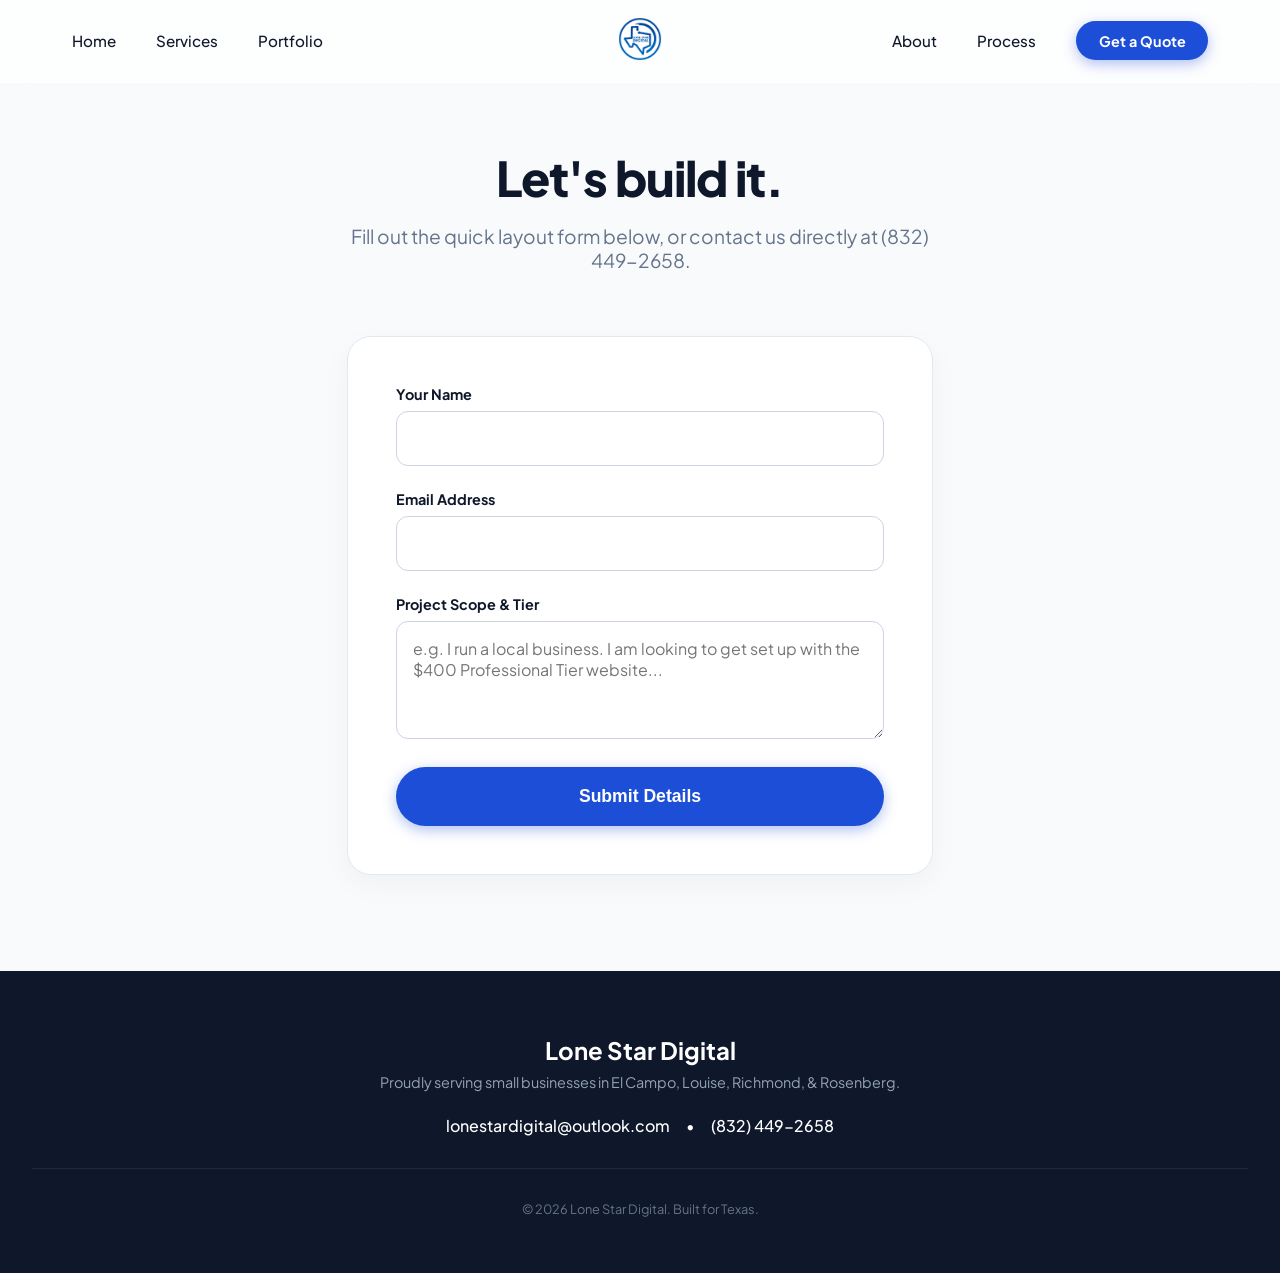
==== contact.html @ ccdcae34 "Add files via upload" ====
<!DOCTYPE html>
<html lang="en">
<head>
    <meta charset="UTF-8">
    <meta name="viewport" content="width=device-width, initial-scale=1.0">
    <title>Contact Us | Lone Star Digital</title>
    <link rel="preconnect" href="https://fonts.googleapis.com">
    <link rel="preconnect" href="https://fonts.gstatic.com" crossorigin>
    <link href="https://fonts.googleapis.com/css2?family=Plus+Jakarta+Sans:wght@400;500;700;800&display=swap" rel="stylesheet">
    <link rel="stylesheet" href="style.css">
</head>
<body>

    <header class="glass-nav">
        <nav class="nav-container">
            <div class="nav-wing left-wing">
                <a href="index.html" class="nav-link">Home</a>
                <a href="services.html" class="nav-link">Services</a>
                <a href="portfolio.html" class="nav-link">Portfolio</a>
            </div>
            <div class="logo-wrapper">
                <a href="index.html"><img src="lsd.png" alt="Logo" class="logo"></a>
            </div>
            <div class="nav-wing right-wing">
                <a href="about.html" class="nav-link">About</a>
                <a href="process.html" class="nav-link">Process</a>
                <a href="contact.html" class="nav-cta">Get a Quote</a>
            </div>
            <button class="mobile-toggle" id="menuBtn">☰</button>
        </nav>
        <div class="mobile-menu" id="mobileMenu">
            <a href="index.html">Home</a>
            <a href="services.html">Services</a>
            <a href="portfolio.html">Portfolio</a>
            <a href="about.html">About</a>
            <a href="process.html">Process</a>
            <a href="contact.html" class="mobile-cta">Get a Quote</a>
        </div>
    </header>

    <main>
        <div class="page-wrapper" style="max-width: 650px;">
            <h1 class="page-title">Let's build it.</h1>
            <p class="page-subtitle">Fill out the quick layout form below, or contact us directly at (832) 449-2658.</p>

            <form id="contactForm" style="background: white; padding: 3rem; border-radius: 24px; border: 1px solid #E2E8F0; box-shadow: 0 10px 30px rgba(0,0,0,0.04); display: flex; flex-direction: column; gap: 1.5rem;">
                <div>
                    <label style="display: block; font-weight: 700; font-size: 0.9rem; margin-bottom: 0.5rem;">Your Name</label>
                    <input type="text" id="name" required style="width: 100%; padding: 1rem; border-radius: 12px; border: 1px solid #CBD5E1; font-family: inherit; font-size: 1rem;">
                </div>
                <div>
                    <label style="display: block; font-weight: 700; font-size: 0.9rem; margin-bottom: 0.5rem;">Email Address</label>
                    <input type="email" id="email" required style="width: 100%; padding: 1rem; border-radius: 12px; border: 1px solid #CBD5E1; font-family: inherit; font-size: 1rem;">
                </div>
                <div>
                    <label style="display: block; font-weight: 700; font-size: 0.9rem; margin-bottom: 0.5rem;">Project Scope & Tier</label>
                    <textarea id="msg" rows="4" placeholder="e.g. I run a local business. I am looking to get set up with the $400 Professional Tier website..." required style="width: 100%; padding: 1rem; border-radius: 12px; border: 1px solid #CBD5E1; font-family: inherit; font-size: 1rem; resize: vertical;"></textarea>
                </div>
                <button type="submit" class="nav-cta" style="border: none; cursor: pointer; padding: 1.2rem; font-size: 1.1rem; width: 100%;">Submit Details</button>
            </form>
        </div>
    </main>

    <footer>
        <div class="footer-content">
            <h3>Lone Star Digital</h3>
            <p>Proudly serving small businesses in El Campo, Louise, Richmond, & Rosenberg.</p>
            <div class="footer-links">
                <a href="mailto:lonestardigital@outlook.com">lonestardigital@outlook.com</a>
                <span>•</span>
                <a href="tel:8324492658">(832) 449-2658</a>
            </div>
            <p class="copyright">© 2026 Lone Star Digital. Built for Texas.</p>
        </div>
    </footer>

    <script src="script.js"></script>
</body>
</html>
---- style.css ----
:root {
    --royal: #1D4ED8;
    --royal-glow: rgba(29, 78, 216, 0.35);
    --dark: #0F172A;
    --bg: #F8FAFC;
    --white: #FFFFFF;
}

/* Global Savvy Setup */
* { box-sizing: border-box; margin: 0; padding: 0; }
body {
    font-family: 'Plus Jakarta Sans', sans-serif;
    background-color: var(--bg);
    color: var(--dark);
    overflow-x: hidden;
}

/* Custom Highlight color when user drags mouse over text */
::selection { background: var(--royal); color: var(--white); }

/* The Page Glide (makes static pages feel like a modern web app) */
main { animation: pageGlide 0.4s cubic-bezier(0.16, 1, 0.3, 1) forwards; }
@keyframes pageGlide {
    0% { opacity: 0; transform: translateY(12px); }
    100% { opacity: 1; transform: translateY(0); }
}

/* ================= HEADER & NAV ================= */
.glass-nav {
    position: sticky; top: 0; z-index: 999;
    background: rgba(255, 255, 255, 0.75);
    backdrop-filter: blur(16px);
    -webkit-backdrop-filter: blur(16px);
    border-bottom: 1px solid rgba(255, 255, 255, 0.4);
}

.nav-container {
    max-width: 1200px; margin: 0 auto; padding: 0.8rem 2rem;
    display: flex; justify-content: space-between; align-items: center;
}

.nav-wing { display: flex; gap: 2.5rem; align-items: center; flex: 1; }
.right-wing { justify-content: flex-end; }
.logo-wrapper { flex: 0 0 auto; }

.logo { 
    height: 52px; width: auto; 
    transition: transform 0.4s cubic-bezier(0.34, 1.56, 0.64, 1); 
}
.logo:hover { transform: scale(1.12) rotate(-4deg); }

.nav-link {
    text-decoration: none; color: var(--dark); font-weight: 500; font-size: 0.95rem;
    position: relative; padding: 0.5rem 0;
}
.nav-link::after {
    content: ''; position: absolute; bottom: 0; left: 0; width: 0%; height: 2px;
    background: var(--royal); transition: width 0.3s ease;
}
.nav-link:hover::after { width: 100%; }

.nav-cta {
    background: var(--royal); color: var(--white); text-decoration: none;
    padding: 0.65rem 1.4rem; border-radius: 999px; font-weight: 700; font-size: 0.9rem;
    box-shadow: 0 4px 14px var(--royal-glow);
    transition: all 0.3s ease;
    text-align: center;
}
.nav-cta:hover { transform: translateY(-2px); box-shadow: 0 6px 20px rgba(29, 78, 216, 0.5); }

/* Mobile navigation hidden by default */
.mobile-toggle { display: none; background: none; border: none; font-size: 1.8rem; cursor: pointer;}
.mobile-menu { display: none; }

/* ================= REUSABLE STYLES ================= */
.page-wrapper { max-width: 1200px; margin: 4rem auto; padding: 0 2rem; }
.page-title { font-size: 3rem; font-weight: 800; text-align: center; margin-bottom: 1rem; letter-spacing: -1px; }
.page-subtitle { font-size: 1.2rem; color: #64748B; text-align: center; max-width: 600px; margin: 0 auto 4rem auto;}

/* ================= COMPACT HERO SPLIT WITH GRADIENT CROSS-FADE ================= */
.hero-split-container {
    display: grid;
    grid-template-columns: 1.3fr 0.9fr; /* Gives the text a bit more breathing room */
    gap: 4rem;
    align-items: center;
    margin-top: 6rem;
}

.hero-text-block { text-align: left; }
.hero-text-block h1 { font-size: 4.2rem; font-weight: 800; letter-spacing: -1px; line-height: 1.1; margin-bottom: 1.5rem; }
.hero-text-block p { font-size: 1.3rem; color: #475569; max-width: 540px; margin-bottom: 2.5rem; line-height: 1.6; }
.hero-btn-size { padding: 1rem 2.5rem; font-size: 1.1rem; display: inline-block; }

.hero-slideshow-anchor {
    display: block;
    text-decoration: none;
    outline: none;
    justify-self: center; /* Keeps it centered in its grid column */
    width: 100%;
    max-width: 440px; /* Shrinks the overall frame size down to look cleaner */
}

.hero-slideshow-container {
    position: relative;
    width: 100%;
    aspect-ratio: 16/10; /* Sleek, slightly taller golden ratio layout */
    border-radius: 24px; /* Soft, heavily rounded modern corners */
    overflow: hidden;
    box-shadow: 0 20px 40px rgba(15, 23, 42, 0.1);
    background: #0F172A;
    transition: transform 0.4s cubic-bezier(0.16, 1, 0.3, 1), box-shadow 0.4s;
}

/* Stacks all images precisely on top of each other in ONE frame */
.hero-slideshow-container .slide {
    position: absolute;
    inset: 0;
    opacity: 0;
    /* 1.5s creates a very slow, premium gradient melt transition */
    transition: opacity 1.5s ease-in-out; 
    z-index: 1;
}

/* The active photo melts into view on top */
.hero-slideshow-container .slide.active {
    opacity: 1;
    z-index: 2;
}

.hero-slideshow-container .slide img {
    width: 100%;
    height: 100%;
    object-fit: cover;
    display: block;
}

/* Micro-interaction glass overlay prompt */
.slideshow-overlay {
    position: absolute;
    inset: 0;
    background: rgba(29, 78, 216, 0.2);
    backdrop-filter: blur(4px);
    -webkit-backdrop-filter: blur(4px);
    display: flex;
    align-items: center;
    justify-content: center;
    opacity: 0;
    z-index: 10; /* Sits completely on top of the image layers */
    transition: opacity 0.3s ease;
}

.slideshow-overlay span {
    background: var(--white);
    color: var(--dark);
    font-weight: 700;
    padding: 0.8rem 1.6rem;
    border-radius: 999px;
    box-shadow: 0 10px 20px rgba(0,0,0,0.1);
    transform: translateY(10px);
    transition: transform 0.3s cubic-bezier(0.34, 1.56, 0.64, 1);
}

/* Interactive Hover States */
.hero-slideshow-anchor:hover .hero-slideshow-container {
    transform: translateY(-6px) scale(1.03);
    box-shadow: 0 30px 60px rgba(29, 78, 216, 0.25);
}

.hero-slideshow-anchor:hover .slideshow-overlay { opacity: 1; }
.hero-slideshow-anchor:hover .slideshow-overlay span { transform: translateY(0); }

/* ================= 3-TIER PRICING (SERVICES) ================= */
.pricing-grid { display: grid; grid-template-columns: repeat(3, 1fr); gap: 2rem; align-items: stretch; }
.tier-card {
    background: var(--white); border-radius: 24px; padding: 2.5rem;
    border: 1px solid #E2E8F0; transition: all 0.4s cubic-bezier(0.16, 1, 0.3, 1);
    position: relative; display: flex; flex-direction: column; justify-content: space-between;
}

/* Sibling-dimming effect: hover the grid, dim the non-hovered cards! */
.pricing-grid:hover .tier-card:not(:hover) { opacity: 0.6; transform: scale(0.98); }

.tier-card:hover { 
    transform: translateY(-10px) scale(1.02); 
    box-shadow: 0 20px 40px rgba(15, 23, 42, 0.08); 
    border-color: var(--royal);
    z-index: 2;
}

.tier-header h3 { font-size: 1.5rem; font-weight: 700; margin-bottom: 0.5rem; }
.price { font-size: 3.2rem; font-weight: 800; color: var(--royal); margin: 1rem 0; }
.tier-features { list-style: none; margin-bottom: 2.5rem; }
.tier-features li { padding: 0.6rem 0; border-bottom: 1px solid #F1F5F9; font-size: 0.95rem; }

.tier-btn {
    display: block; text-align: center; text-decoration: none; font-weight: 700;
    padding: 1rem; border-radius: 12px; background: #F1F5F9; color: var(--dark);
    transition: all 0.2s;
}
.tier-card:hover .tier-btn { background: var(--royal); color: var(--white); }

.popular-tier {
    border: 2px solid var(--royal); box-shadow: 0 10px 30px var(--royal-glow);
    transform: scale(1.04); background: linear-gradient(180deg, #ffffff 0%, #fcfdff 100%);
}
.popular-badge {
    position: absolute; top: -14px; left: 50%; transform: translateX(-50%);
    background: var(--royal); color: var(--white); font-size: 0.75rem; font-weight: 800;
    text-transform: uppercase; padding: 0.4rem 1rem; border-radius: 999px; letter-spacing: 1px;
}

/* ================= PORTFOLIO GRID ================= */
.portfolio-grid { display: grid; grid-template-columns: repeat(auto-fill, minmax(350px, 1fr)); gap: 2rem;}
.port-item {
    border-radius: 16px; overflow: hidden; position: relative;
    box-shadow: 0 4px 20px rgba(0,0,0,0.06); cursor: pointer;
}
.port-item img {
    width: 100%; height: 100%; aspect-ratio: 16/9; object-fit: cover;
    transition: transform 0.6s cubic-bezier(0.16, 1, 0.3, 1);
    display: block;
}
.port-overlay {
    position: absolute; inset: 0; background: linear-gradient(180deg, transparent 40%, rgba(15, 23, 42, 0.9) 100%);
    opacity: 0; transition: opacity 0.3s ease; display: flex; align-items: flex-end; padding: 1.5rem;
}
.port-item:hover img { transform: scale(1.08); }
.port-item:hover .port-overlay { opacity: 1; }
.port-overlay span { color: var(--white); font-weight: 700; font-size: 1.1rem; transform: translateY(10px); transition: transform 0.3s; }
.port-item:hover .port-overlay span { transform: translateY(0); }

/* ================= FOOTER ================= */
footer { background: var(--dark); color: var(--white); padding: 4rem 2rem 2rem 2rem; margin-top: 6rem; text-align: center; }
.footer-content h3 { font-size: 1.5rem; margin-bottom: 0.5rem; }
.footer-content p { color: #94A3B8; font-size: 0.9rem; margin-bottom: 1.5rem; }
.footer-links { display: flex; justify-content: center; gap: 1rem; margin-bottom: 2rem; }
.footer-links a { color: var(--white); text-decoration: none; font-weight: 500; }
.copyright { border-top: 1px solid #1E293B; padding-top: 2rem; font-size: 0.8rem !important; color: #64748B !important; }

/* ================= MOBILE RESPONSIVENESS ================= */
@media (max-width: 992px) {
    .hero-split-container {
        grid-template-columns: 1fr;
        gap: 3rem;
        text-align: center;
        margin-top: 3rem;
    }
    .hero-text-block { text-align: center; }
    .hero-text-block p { margin-left: auto; margin-right: auto; }
    .hero-slideshow-anchor { max-width: 480px; }
    .pricing-grid { grid-template-columns: 1fr; gap: 3rem; }
    .popular-tier { transform: scale(1); }
}

@media (max-width: 768px) {
    .nav-wing { display: none; }
    .mobile-toggle { display: block; }
    .mobile-menu.open {
        display: flex; flex-direction: column; background: var(--white); padding: 1.5rem;
        border-bottom: 1px solid #E2E8F0; box-shadow: 0 10px 25px rgba(0,0,0,0.1);
        position: absolute; top: 100%; left: 0; width: 100%; gap: 1rem; text-align: center;
    }
    .mobile-menu a { text-decoration: none; color: var(--dark); font-weight: 600; padding: 0.5rem; }
    .mobile-cta { background: var(--royal); color: white !important; border-radius: 8px; }
}
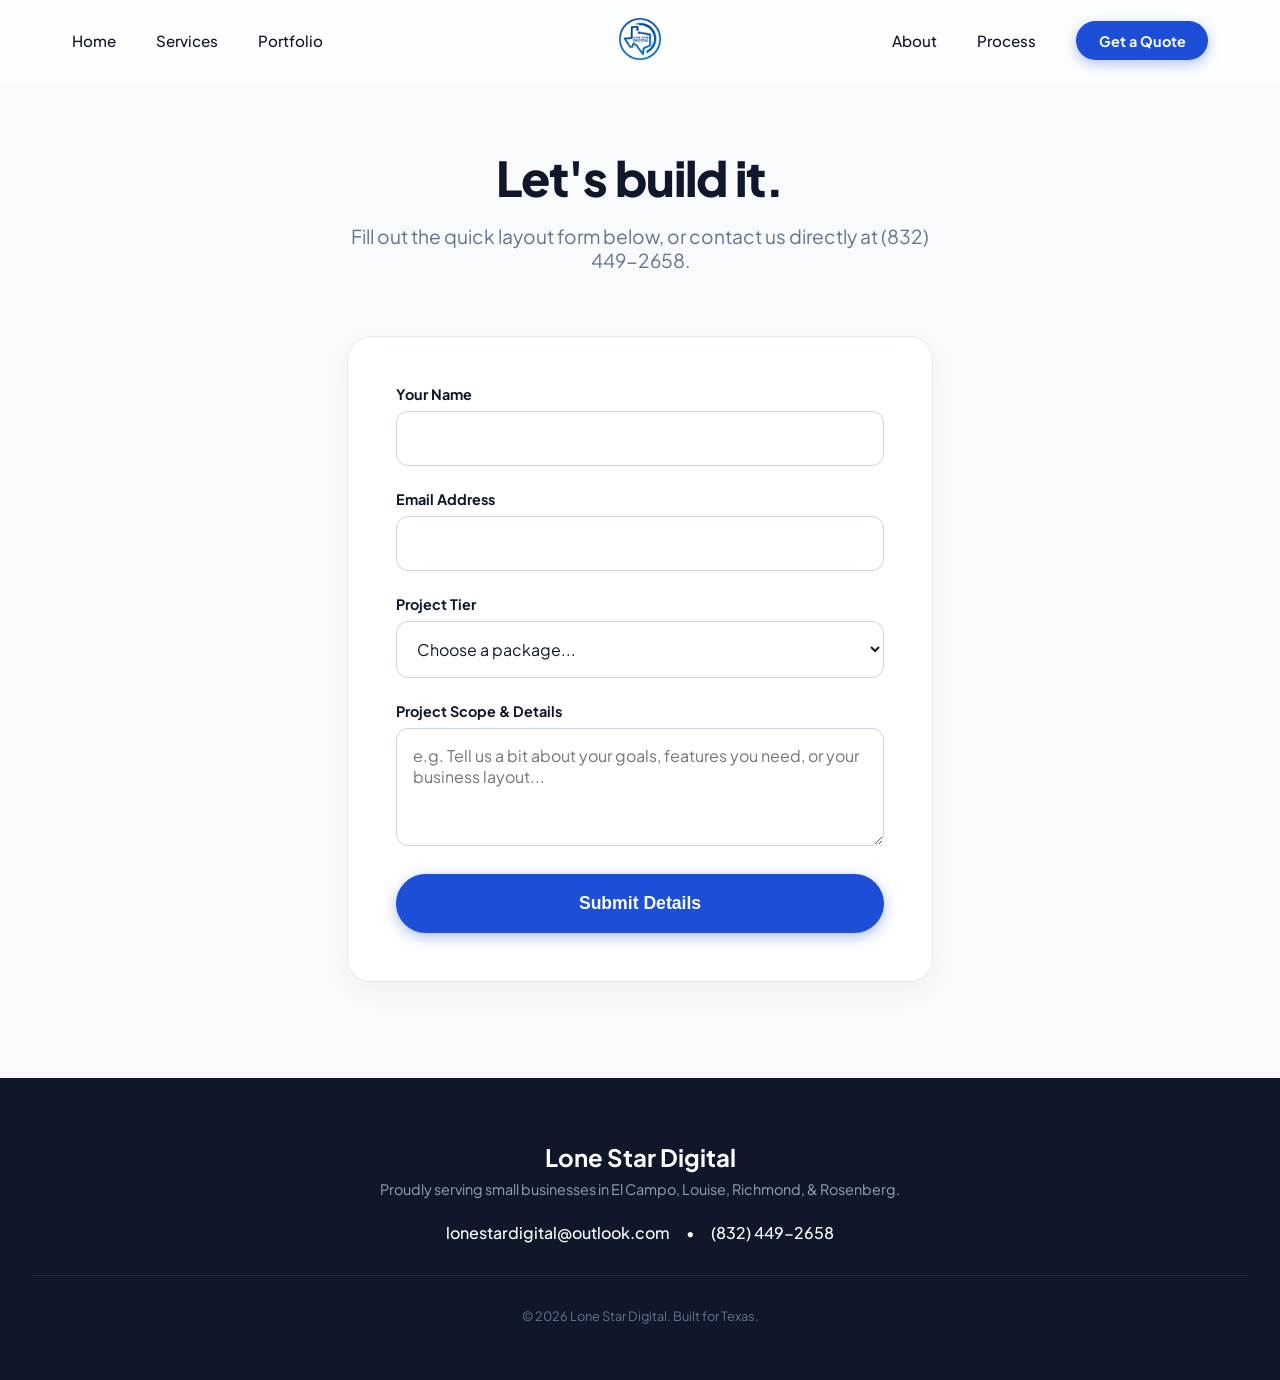
==== commit 61a3ef59: "Enhance contact form with project tier selection Updated the contact form to include a project tier " ====
--- a/contact.html
+++ b/contact.html
@@ -52,9 +52,20 @@
                     <label style="display: block; font-weight: 700; font-size: 0.9rem; margin-bottom: 0.5rem;">Email Address</label>
                     <input type="email" id="email" required style="width: 100%; padding: 1rem; border-radius: 12px; border: 1px solid #CBD5E1; font-family: inherit; font-size: 1rem;">
                 </div>
+                
                 <div>
-                    <label style="display: block; font-weight: 700; font-size: 0.9rem; margin-bottom: 0.5rem;">Project Scope & Tier</label>
-                    <textarea id="msg" rows="4" placeholder="e.g. I run a local business. I am looking to get set up with the $400 Professional Tier website..." required style="width: 100%; padding: 1rem; border-radius: 12px; border: 1px solid #CBD5E1; font-family: inherit; font-size: 1rem; resize: vertical;"></textarea>
+                    <label style="display: block; font-weight: 700; font-size: 0.9rem; margin-bottom: 0.5rem;">Project Tier</label>
+                    <select id="tier" required style="width: 100%; padding: 1rem; border-radius: 12px; border: 1px solid #CBD5E1; font-family: inherit; font-size: 1rem; background-color: white; color: #0F172A;">
+                        <option value="" disabled selected>Choose a package...</option>
+                        <option value="Starter Tier">Starter Package ($250)</option>
+                        <option value="Professional Tier">Professional Package ($400)</option>
+                        <option value="Enterprise Tier">Enterprise Package (Custom)</option>
+                    </select>
+                </div>
+
+                <div>
+                    <label style="display: block; font-weight: 700; font-size: 0.9rem; margin-bottom: 0.5rem;">Project Scope & Details</label>
+                    <textarea id="msg" rows="4" placeholder="e.g. Tell us a bit about your goals, features you need, or your business layout..." required style="width: 100%; padding: 1rem; border-radius: 12px; border: 1px solid #CBD5E1; font-family: inherit; font-size: 1rem; resize: vertical;"></textarea>
                 </div>
                 <button type="submit" class="nav-cta" style="border: none; cursor: pointer; padding: 1.2rem; font-size: 1.1rem; width: 100%;">Submit Details</button>
             </form>
@@ -76,4 +87,4 @@
 
     <script src="script.js"></script>
 </body>
-</html>+</html>
--- a/style.css
+++ b/style.css
@@ -80,7 +80,7 @@
 /* ================= COMPACT HERO SPLIT WITH GRADIENT CROSS-FADE ================= */
 .hero-split-container {
     display: grid;
-    grid-template-columns: 1.3fr 0.9fr; /* Gives the text a bit more breathing room */
+    grid-template-columns: 1.3fr 0.9fr; 
     gap: 4rem;
     align-items: center;
     margin-top: 6rem;
@@ -95,33 +95,30 @@
     display: block;
     text-decoration: none;
     outline: none;
-    justify-self: center; /* Keeps it centered in its grid column */
+    justify-self: center; 
     width: 100%;
-    max-width: 440px; /* Shrinks the overall frame size down to look cleaner */
+    max-width: 440px; 
 }
 
 .hero-slideshow-container {
     position: relative;
     width: 100%;
-    aspect-ratio: 16/10; /* Sleek, slightly taller golden ratio layout */
-    border-radius: 24px; /* Soft, heavily rounded modern corners */
+    aspect-ratio: 16/10; 
+    border-radius: 24px; 
     overflow: hidden;
     box-shadow: 0 20px 40px rgba(15, 23, 42, 0.1);
     background: #0F172A;
     transition: transform 0.4s cubic-bezier(0.16, 1, 0.3, 1), box-shadow 0.4s;
 }
 
-/* Stacks all images precisely on top of each other in ONE frame */
 .hero-slideshow-container .slide {
     position: absolute;
     inset: 0;
     opacity: 0;
-    /* 1.5s creates a very slow, premium gradient melt transition */
     transition: opacity 1.5s ease-in-out; 
     z-index: 1;
 }
 
-/* The active photo melts into view on top */
 .hero-slideshow-container .slide.active {
     opacity: 1;
     z-index: 2;
@@ -134,7 +131,6 @@
     display: block;
 }
 
-/* Micro-interaction glass overlay prompt */
 .slideshow-overlay {
     position: absolute;
     inset: 0;
@@ -145,7 +141,7 @@
     align-items: center;
     justify-content: center;
     opacity: 0;
-    z-index: 10; /* Sits completely on top of the image layers */
+    z-index: 10; 
     transition: opacity 0.3s ease;
 }
 
@@ -160,7 +156,6 @@
     transition: transform 0.3s cubic-bezier(0.34, 1.56, 0.64, 1);
 }
 
-/* Interactive Hover States */
 .hero-slideshow-anchor:hover .hero-slideshow-container {
     transform: translateY(-6px) scale(1.03);
     box-shadow: 0 30px 60px rgba(29, 78, 216, 0.25);
@@ -177,7 +172,6 @@
     position: relative; display: flex; flex-direction: column; justify-content: space-between;
 }
 
-/* Sibling-dimming effect: hover the grid, dim the non-hovered cards! */
 .pricing-grid:hover .tier-card:not(:hover) { opacity: 0.6; transform: scale(0.98); }
 
 .tier-card:hover { 
@@ -223,11 +217,91 @@
 .port-overlay {
     position: absolute; inset: 0; background: linear-gradient(180deg, transparent 40%, rgba(15, 23, 42, 0.9) 100%);
     opacity: 0; transition: opacity 0.3s ease; display: flex; align-items: flex-end; padding: 1.5rem;
+    
+    /* FIX: Lets desktop mouse clicks pass right through this overlay to hit the item trigger */
+    pointer-events: none; 
 }
 .port-item:hover img { transform: scale(1.08); }
 .port-item:hover .port-overlay { opacity: 1; }
 .port-overlay span { color: var(--white); font-weight: 700; font-size: 1.1rem; transform: translateY(10px); transition: transform 0.3s; }
 .port-item:hover .port-overlay span { transform: translateY(0); }
+
+/* ================= PORTFOLIO LIGHTBOX OPTIMIZATION ================= */
+.lightbox {
+    display: none;
+    position: fixed;
+    z-index: 1000;
+    inset: 0;
+    background-color: rgba(15, 23, 42, 0.9);
+    backdrop-filter: blur(12px);
+    -webkit-backdrop-filter: blur(12px);
+    justify-content: center;
+    align-items: center;
+    flex-direction: column;
+    opacity: 0;
+    transition: opacity 0.3s ease;
+}
+
+.lightbox.show {
+    display: flex;
+    opacity: 1;
+}
+
+.lightbox-content {
+    max-width: 85%;
+    max-height: 75vh;
+    border-radius: 16px;
+    box-shadow: 0 25px 50px -12px rgba(0, 0, 0, 0.5);
+    object-fit: contain;
+    transform: scale(0.95);
+    transition: transform 0.4s cubic-bezier(0.16, 1, 0.3, 1);
+}
+
+.lightbox.show .lightbox-content {
+    transform: scale(1);
+}
+
+.lightbox-caption {
+    margin-top: 1.5rem;
+    color: var(--white);
+    font-size: 1.2rem;
+    font-weight: 700;
+    letter-spacing: -0.5px;
+    opacity: 0;
+    transform: translateY(10px);
+    transition: transform 0.4s ease 0.1s, opacity 0.4s ease 0.1s;
+    text-align: center;
+    padding: 0 1.5rem;
+}
+
+.lightbox.show .lightbox-caption {
+    opacity: 1;
+    transform: translateY(0);
+}
+
+.lightbox-close {
+    position: absolute;
+    top: 2rem;
+    right: 2rem;
+    color: var(--white);
+    font-size: 1.5rem;
+    font-weight: 700;
+    cursor: pointer;
+    width: 48px;
+    height: 48px;
+    display: flex;
+    align-items: center;
+    justify-content: center;
+    background: rgba(255, 255, 255, 0.1);
+    border-radius: 50%;
+    transition: all 0.2s ease;
+    user-select: none;
+}
+
+.lightbox-close:hover {
+    background: var(--white);
+    color: var(--dark);
+}
 
 /* ================= FOOTER ================= */
 footer { background: var(--dark); color: var(--white); padding: 4rem 2rem 2rem 2rem; margin-top: 6rem; text-align: center; }
@@ -262,4 +336,13 @@
     }
     .mobile-menu a { text-decoration: none; color: var(--dark); font-weight: 600; padding: 0.5rem; }
     .mobile-cta { background: var(--royal); color: white !important; border-radius: 8px; }
-}+    
+    .lightbox-close { 
+        top: 1rem; 
+        right: 1rem; 
+        width: 42px;
+        height: 42px;
+        font-size: 1.2rem;
+    }
+    .lightbox-content { max-width: 92%; max-height: 65vh; }
+}
